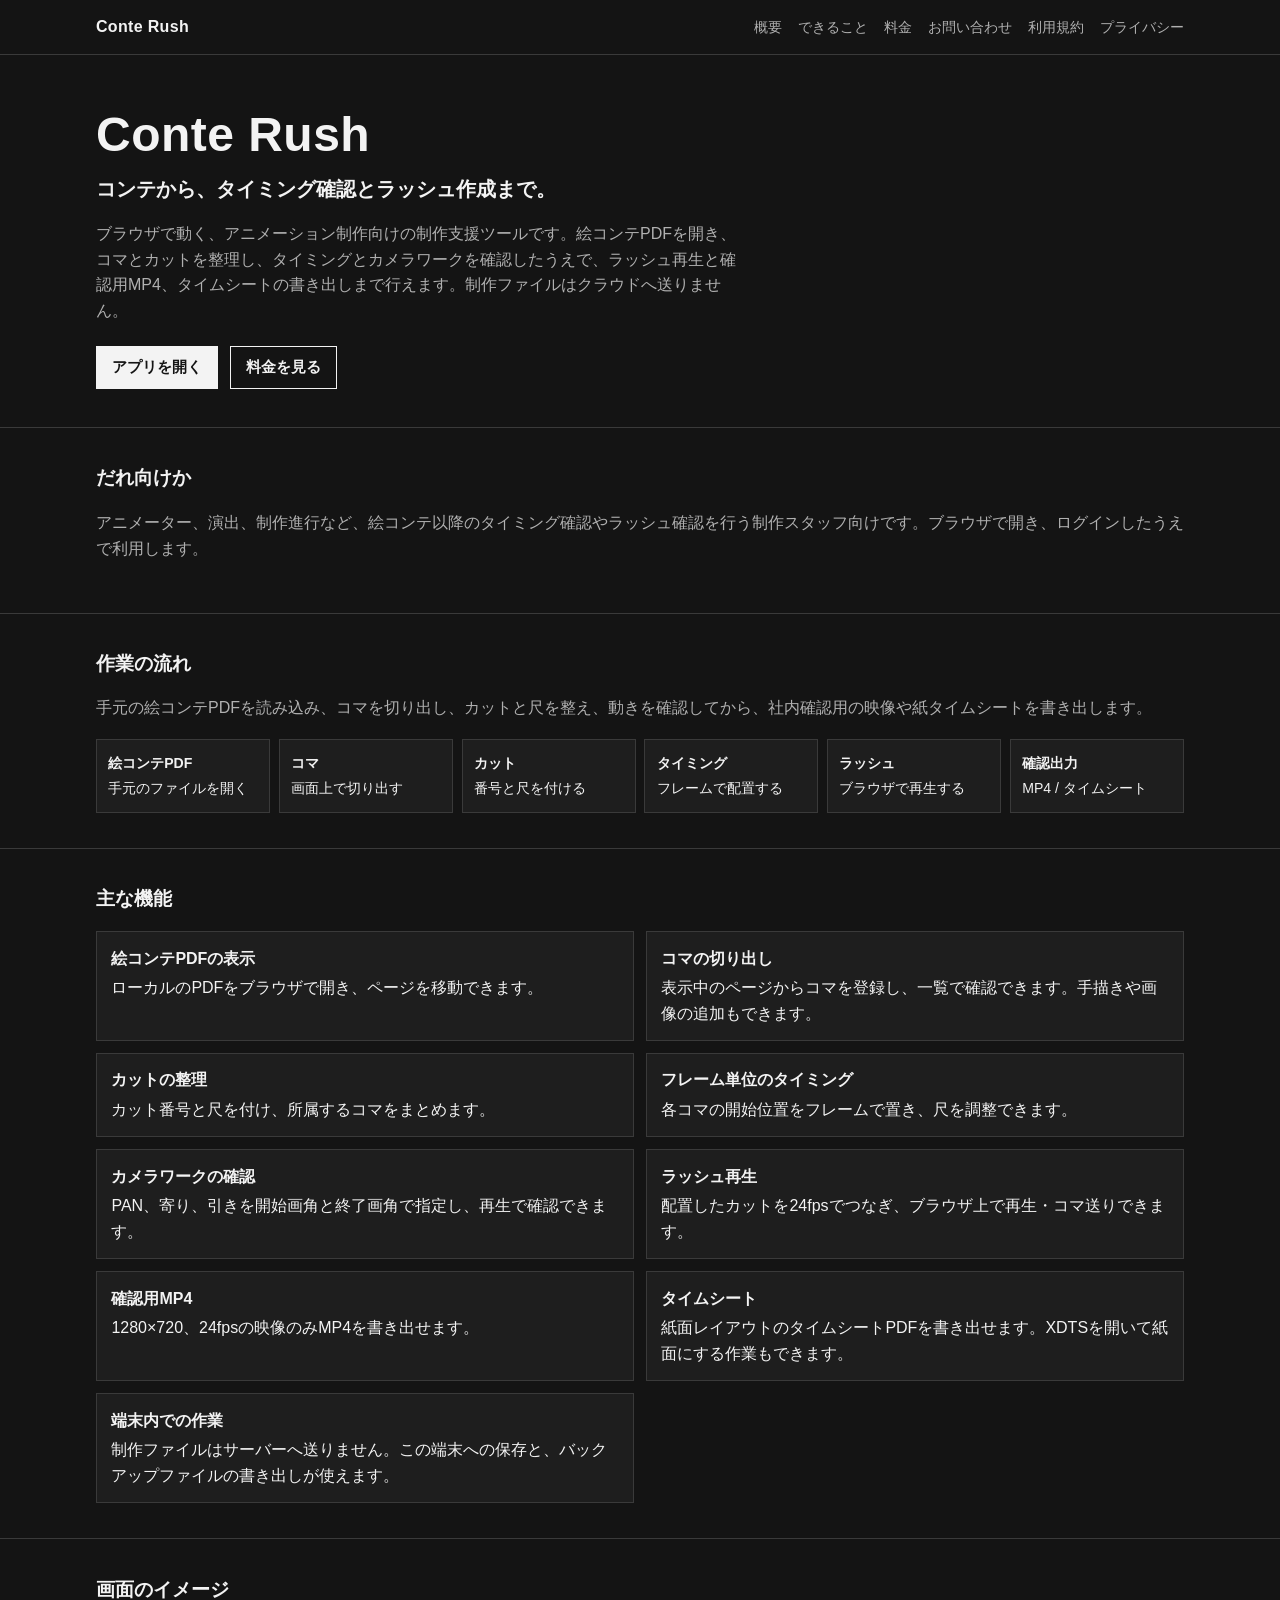
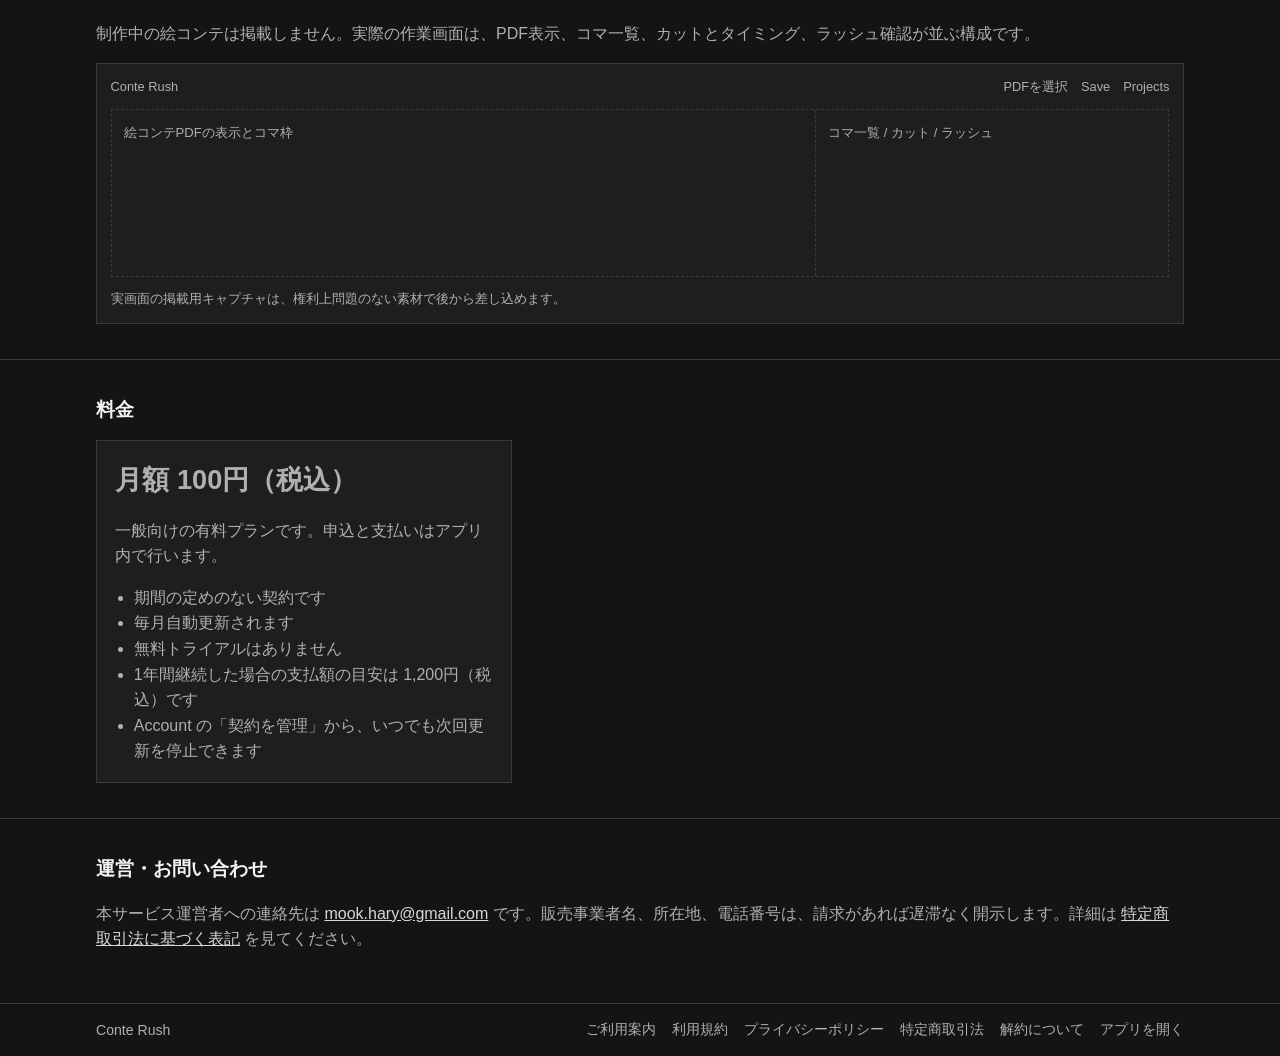
==== index.html @ d928321f "feat: add public Conte Rush product landing page Give Stripe and other reviewers a login-free produc" ====
<!DOCTYPE html>
<html lang="ja">
  <head>
    <meta charset="UTF-8" />
    <meta name="viewport" content="width=device-width, initial-scale=1.0" />
    <title>Conte Rush — アニメーション制作支援ツール</title>
    <meta
      name="description"
      content="Conte Rush は、絵コンテPDFからコマとカットの整理、タイミング確認、ラッシュ作成までをブラウザで行うアニメーション制作支援ツールです。"
    />
    <link rel="stylesheet" href="css/site.css" />
  </head>
  <body>
    <header class="site-header">
      <div class="wrap">
        <a class="brand" href="./index.html">Conte Rush</a>
        <nav class="nav" aria-label="ページ内">
          <a href="#about">概要</a>
          <a href="#workflow">できること</a>
          <a href="#pricing">料金</a>
          <a href="#contact">お問い合わせ</a>
          <a href="legal/terms.html">利用規約</a>
          <a href="legal/privacy.html">プライバシー</a>
        </nav>
      </div>
    </header>

    <main>
      <section class="hero">
        <div class="wrap">
          <h1>Conte Rush</h1>
          <p class="lede">コンテから、タイミング確認とラッシュ作成まで。</p>
          <p class="hero-copy">
            ブラウザで動く、アニメーション制作向けの制作支援ツールです。絵コンテPDFを開き、コマとカットを整理し、タイミングとカメラワークを確認したうえで、ラッシュ再生と確認用MP4、タイムシートの書き出しまで行えます。制作ファイルはクラウドへ送りません。
          </p>
          <div class="hero-actions">
            <a class="button" href="https://mook-hary.github.io/conte-rush/">アプリを開く</a>
            <a class="button button-ghost" href="#pricing">料金を見る</a>
          </div>
        </div>
      </section>

      <section class="section" id="about">
        <div class="wrap">
          <h2>だれ向けか</h2>
          <p>
            アニメーター、演出、制作進行など、絵コンテ以降のタイミング確認やラッシュ確認を行う制作スタッフ向けです。ブラウザで開き、ログインしたうえで利用します。
          </p>
        </div>
      </section>

      <section class="section" id="workflow">
        <div class="wrap">
          <h2>作業の流れ</h2>
          <p>
            手元の絵コンテPDFを読み込み、コマを切り出し、カットと尺を整え、動きを確認してから、社内確認用の映像や紙タイムシートを書き出します。
          </p>
          <ol class="flow">
            <li><strong>絵コンテPDF</strong>手元のファイルを開く</li>
            <li><strong>コマ</strong>画面上で切り出す</li>
            <li><strong>カット</strong>番号と尺を付ける</li>
            <li><strong>タイミング</strong>フレームで配置する</li>
            <li><strong>ラッシュ</strong>ブラウザで再生する</li>
            <li><strong>確認出力</strong>MP4 / タイムシート</li>
          </ol>
        </div>
      </section>

      <section class="section" id="features">
        <div class="wrap">
          <h2>主な機能</h2>
          <ul class="features">
            <li>
              <strong>絵コンテPDFの表示</strong>
              ローカルのPDFをブラウザで開き、ページを移動できます。
            </li>
            <li>
              <strong>コマの切り出し</strong>
              表示中のページからコマを登録し、一覧で確認できます。手描きや画像の追加もできます。
            </li>
            <li>
              <strong>カットの整理</strong>
              カット番号と尺を付け、所属するコマをまとめます。
            </li>
            <li>
              <strong>フレーム単位のタイミング</strong>
              各コマの開始位置をフレームで置き、尺を調整できます。
            </li>
            <li>
              <strong>カメラワークの確認</strong>
              PAN、寄り、引きを開始画角と終了画角で指定し、再生で確認できます。
            </li>
            <li>
              <strong>ラッシュ再生</strong>
              配置したカットを24fpsでつなぎ、ブラウザ上で再生・コマ送りできます。
            </li>
            <li>
              <strong>確認用MP4</strong>
              1280×720、24fpsの映像のみMP4を書き出せます。
            </li>
            <li>
              <strong>タイムシート</strong>
              紙面レイアウトのタイムシートPDFを書き出せます。XDTSを開いて紙面にする作業もできます。
            </li>
            <li>
              <strong>端末内での作業</strong>
              制作ファイルはサーバーへ送りません。この端末への保存と、バックアップファイルの書き出しが使えます。
            </li>
          </ul>
        </div>
      </section>

      <section class="section" id="preview">
        <div class="wrap">
          <h2>画面のイメージ</h2>
          <p>
            制作中の絵コンテは掲載しません。実際の作業画面は、PDF表示、コマ一覧、カットとタイミング、ラッシュ確認が並ぶ構成です。
          </p>
          <div class="preview" role="img" aria-label="Conte Rush 作業画面の構成イメージ">
            <div class="preview-bar">
              <span>Conte Rush</span>
              <span>PDFを選択　Save　Projects</span>
            </div>
            <div class="preview-body">
              <div class="preview-page">絵コンテPDFの表示とコマ枠</div>
              <div class="preview-side">コマ一覧 / カット / ラッシュ</div>
            </div>
            <p class="preview-note">実画面の掲載用キャプチャは、権利上問題のない素材で後から差し込めます。</p>
          </div>
        </div>
      </section>

      <section class="section" id="pricing">
        <div class="wrap">
          <h2>料金</h2>
          <div class="price-card">
            <p class="amount">月額 100円（税込）</p>
            <p>一般向けの有料プランです。申込と支払いはアプリ内で行います。</p>
            <ul>
              <li>期間の定めのない契約です</li>
              <li>毎月自動更新されます</li>
              <li>無料トライアルはありません</li>
              <li>1年間継続した場合の支払額の目安は 1,200円（税込）です</li>
              <li>Account の「契約を管理」から、いつでも次回更新を停止できます</li>
            </ul>
          </div>
        </div>
      </section>

      <section class="section" id="contact">
        <div class="wrap">
          <h2>運営・お問い合わせ</h2>
          <p>
            本サービス運営者への連絡先は
            <a href="mailto:mook.hary@gmail.com">mook.hary@gmail.com</a>
            です。販売事業者名、所在地、電話番号は、請求があれば遅滞なく開示します。詳細は
            <a href="legal/tokusho.html">特定商取引法に基づく表記</a>
            を見てください。
          </p>
        </div>
      </section>
    </main>

    <footer class="site-footer">
      <div class="wrap">
        <p>Conte Rush</p>
        <nav class="nav" aria-label="法務">
          <a href="legal/index.html">ご利用案内</a>
          <a href="legal/terms.html">利用規約</a>
          <a href="legal/privacy.html">プライバシーポリシー</a>
          <a href="legal/tokusho.html">特定商取引法</a>
          <a href="legal/cancel.html">解約について</a>
          <a href="https://mook-hary.github.io/conte-rush/">アプリを開く</a>
        </nav>
      </div>
    </footer>
  </body>
</html>
---- css/site.css ----
:root {
  color-scheme: dark;
  --bg: #141414;
  --panel: #1e1e1e;
  --text: #f3f3f3;
  --muted: #b0b0b0;
  --border: #3a3a3a;
  --accent: #d8d8d8;
}

* {
  box-sizing: border-box;
}

html,
body {
  margin: 0;
}

body {
  min-height: 100%;
  background: var(--bg);
  color: var(--text);
  font-family: "Hiragino Sans", "Hiragino Kaku Gothic ProN", "Noto Sans JP",
    sans-serif;
  line-height: 1.6;
}

a {
  color: var(--accent);
}

a:focus {
  outline: 2px solid var(--text);
  outline-offset: 2px;
}

.wrap {
  width: min(68rem, calc(100% - 2rem));
  margin: 0 auto;
}

.site-header,
.site-footer {
  border-bottom: 1px solid var(--border);
}

.site-footer {
  border-bottom: 0;
  border-top: 1px solid var(--border);
}

.site-header .wrap,
.site-footer .wrap {
  display: flex;
  flex-wrap: wrap;
  align-items: center;
  justify-content: space-between;
  gap: 0.75rem 1.25rem;
  padding: 0.9rem 0;
}

.brand {
  margin: 0;
  font-size: 1rem;
  font-weight: 700;
  letter-spacing: 0.02em;
  color: inherit;
  text-decoration: none;
}

.nav {
  display: flex;
  flex-wrap: wrap;
  gap: 0.45rem 1rem;
  font-size: 0.9rem;
}

.nav a {
  color: var(--muted);
  text-decoration: none;
}

.nav a:hover {
  color: var(--text);
}

.button {
  display: inline-block;
  padding: 0.55rem 0.95rem;
  border: 1px solid var(--text);
  background: var(--text);
  color: #141414;
  text-decoration: none;
  font-weight: 700;
  font-size: 0.92rem;
}

.button-ghost {
  background: transparent;
  color: var(--text);
}

.hero {
  padding: 3.2rem 0 2.4rem;
}

.hero h1 {
  margin: 0 0 0.7rem;
  font-size: clamp(2rem, 5vw, 3rem);
  letter-spacing: 0.01em;
  line-height: 1.15;
}

.lede {
  margin: 0 0 1rem;
  font-size: 1.25rem;
  font-weight: 600;
}

.hero-copy,
.section p {
  color: var(--muted);
}

.hero-copy {
  max-width: 40rem;
  margin: 0 0 1.4rem;
}

.hero-actions {
  display: flex;
  flex-wrap: wrap;
  gap: 0.7rem;
}

.section {
  padding: 2.2rem 0;
  border-top: 1px solid var(--border);
}

.section h2 {
  margin: 0 0 0.85rem;
  font-size: 1.2rem;
}

.flow {
  display: grid;
  grid-template-columns: repeat(6, minmax(0, 1fr));
  gap: 0.55rem;
  margin: 1.1rem 0 0;
  padding: 0;
  list-style: none;
}

.flow li {
  background: var(--panel);
  border: 1px solid var(--border);
  padding: 0.75rem 0.7rem;
  font-size: 0.88rem;
}

.flow strong {
  display: block;
  margin-bottom: 0.2rem;
  color: var(--text);
}

.features {
  display: grid;
  grid-template-columns: repeat(2, minmax(0, 1fr));
  gap: 0.75rem;
  margin: 1rem 0 0;
  padding: 0;
  list-style: none;
}

.features li {
  background: var(--panel);
  border: 1px solid var(--border);
  padding: 0.85rem 0.9rem;
}

.features strong {
  display: block;
  margin-bottom: 0.25rem;
}

.preview {
  margin-top: 1rem;
  background: var(--panel);
  border: 1px solid var(--border);
  min-height: 14rem;
  padding: 0.85rem;
}

.preview-bar {
  display: flex;
  justify-content: space-between;
  gap: 0.5rem;
  margin-bottom: 0.7rem;
  color: var(--muted);
  font-size: 0.8rem;
}

.preview-body {
  display: grid;
  grid-template-columns: 2fr 1fr;
  min-height: 10.5rem;
  border: 1px dashed var(--border);
}

.preview-page,
.preview-side {
  padding: 0.75rem;
  color: var(--muted);
  font-size: 0.82rem;
}

.preview-page {
  border-right: 1px dashed var(--border);
}

.preview-note {
  margin: 0.7rem 0 0;
  font-size: 0.82rem;
}

.price-card {
  max-width: 26rem;
  background: var(--panel);
  border: 1px solid var(--border);
  padding: 1.1rem 1.15rem;
}

.price-card .amount {
  margin: 0 0 0.35rem;
  font-size: 1.7rem;
  font-weight: 700;
}

.price-card ul {
  margin: 0.7rem 0 0;
  padding-left: 1.15rem;
  color: var(--muted);
}

.site-footer {
  font-size: 0.88rem;
}

.site-footer p {
  margin: 0;
  color: var(--muted);
}

@media (max-width: 800px) {
  .flow,
  .features,
  .preview-body {
    grid-template-columns: 1fr;
  }

  .hero {
    padding-top: 2.2rem;
  }
}
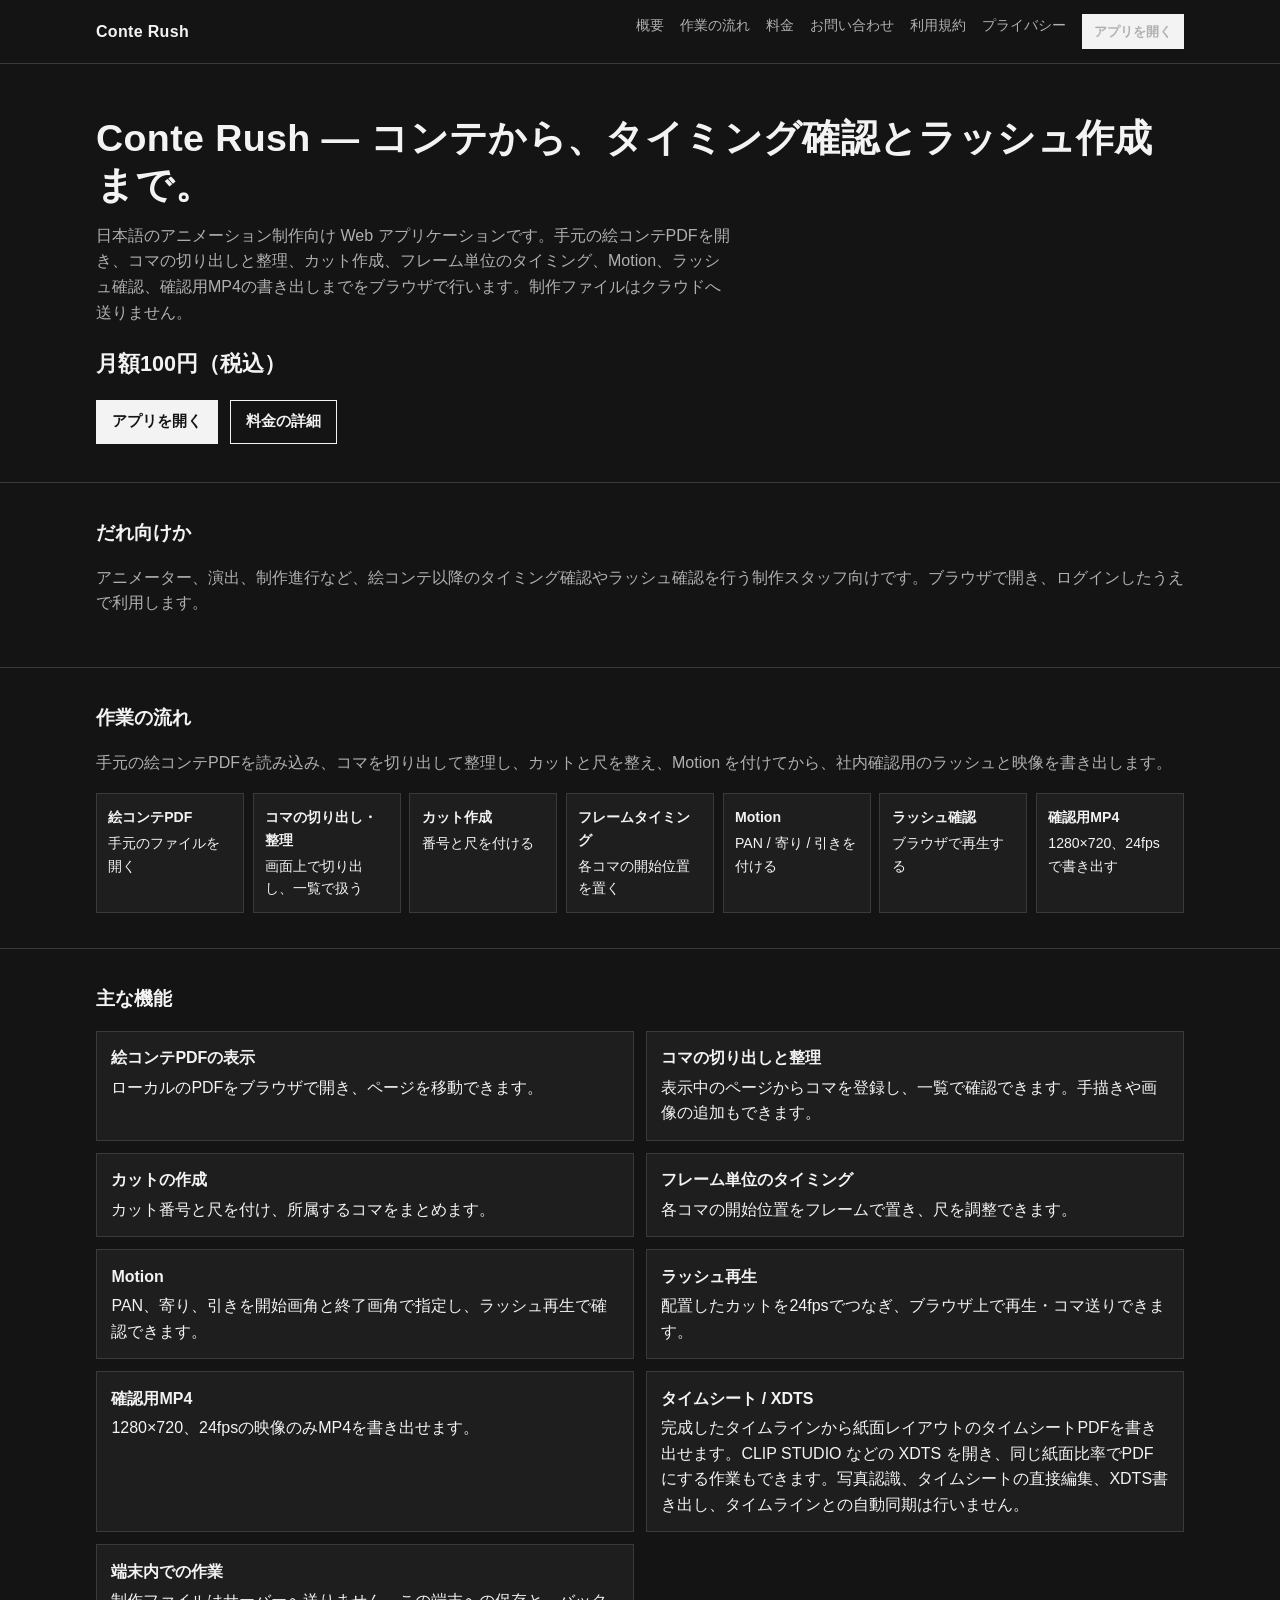
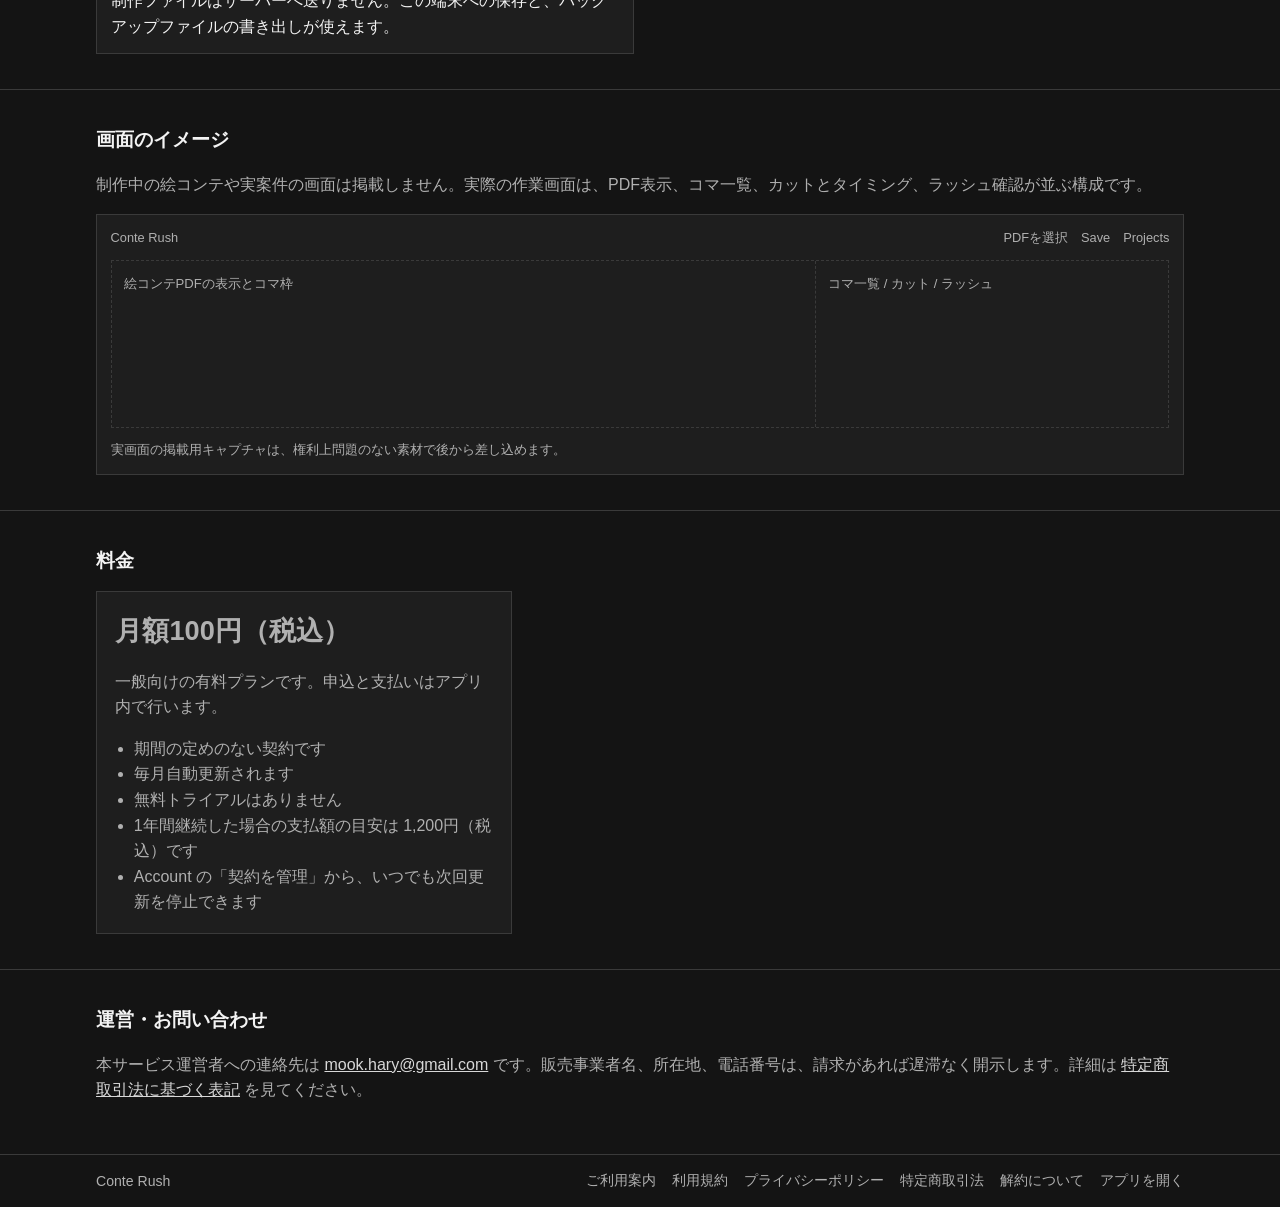
==== commit caf3b7b5: "feat: align the public LP with the official product description Use the approved hero, seven-step wo" ====
--- a/index.html
+++ b/index.html
@@ -3,10 +3,10 @@
   <head>
     <meta charset="UTF-8" />
     <meta name="viewport" content="width=device-width, initial-scale=1.0" />
-    <title>Conte Rush — アニメーション制作支援ツール</title>
+    <title>Conte Rush — コンテから、タイミング確認とラッシュ作成まで。</title>
     <meta
       name="description"
-      content="Conte Rush は、絵コンテPDFからコマとカットの整理、タイミング確認、ラッシュ作成までをブラウザで行うアニメーション制作支援ツールです。"
+      content="Conte Rush は、絵コンテPDFからコマとカットの整理、タイミング確認、ラッシュ作成までをブラウザで行うアニメーション制作支援ツールです。月額100円（税込）。"
     />
     <link rel="stylesheet" href="css/site.css" />
   </head>
@@ -16,11 +16,12 @@
         <a class="brand" href="./index.html">Conte Rush</a>
         <nav class="nav" aria-label="ページ内">
           <a href="#about">概要</a>
-          <a href="#workflow">できること</a>
+          <a href="#workflow">作業の流れ</a>
           <a href="#pricing">料金</a>
           <a href="#contact">お問い合わせ</a>
           <a href="legal/terms.html">利用規約</a>
           <a href="legal/privacy.html">プライバシー</a>
+          <a class="button button-compact" href="https://mook-hary.github.io/conte-rush/">アプリを開く</a>
         </nav>
       </div>
     </header>
@@ -28,14 +29,14 @@
     <main>
       <section class="hero">
         <div class="wrap">
-          <h1>Conte Rush</h1>
-          <p class="lede">コンテから、タイミング確認とラッシュ作成まで。</p>
+          <h1>Conte Rush — コンテから、タイミング確認とラッシュ作成まで。</h1>
           <p class="hero-copy">
-            ブラウザで動く、アニメーション制作向けの制作支援ツールです。絵コンテPDFを開き、コマとカットを整理し、タイミングとカメラワークを確認したうえで、ラッシュ再生と確認用MP4、タイムシートの書き出しまで行えます。制作ファイルはクラウドへ送りません。
+            日本語のアニメーション制作向け Web アプリケーションです。手元の絵コンテPDFを開き、コマの切り出しと整理、カット作成、フレーム単位のタイミング、Motion、ラッシュ確認、確認用MP4の書き出しまでをブラウザで行います。制作ファイルはクラウドへ送りません。
           </p>
+          <p class="hero-price">月額100円（税込）</p>
           <div class="hero-actions">
             <a class="button" href="https://mook-hary.github.io/conte-rush/">アプリを開く</a>
-            <a class="button button-ghost" href="#pricing">料金を見る</a>
+            <a class="button button-ghost" href="#pricing">料金の詳細</a>
           </div>
         </div>
       </section>
@@ -53,15 +54,16 @@
         <div class="wrap">
           <h2>作業の流れ</h2>
           <p>
-            手元の絵コンテPDFを読み込み、コマを切り出し、カットと尺を整え、動きを確認してから、社内確認用の映像や紙タイムシートを書き出します。
+            手元の絵コンテPDFを読み込み、コマを切り出して整理し、カットと尺を整え、Motion を付けてから、社内確認用のラッシュと映像を書き出します。
           </p>
           <ol class="flow">
             <li><strong>絵コンテPDF</strong>手元のファイルを開く</li>
-            <li><strong>コマ</strong>画面上で切り出す</li>
-            <li><strong>カット</strong>番号と尺を付ける</li>
-            <li><strong>タイミング</strong>フレームで配置する</li>
-            <li><strong>ラッシュ</strong>ブラウザで再生する</li>
-            <li><strong>確認出力</strong>MP4 / タイムシート</li>
+            <li><strong>コマの切り出し・整理</strong>画面上で切り出し、一覧で扱う</li>
+            <li><strong>カット作成</strong>番号と尺を付ける</li>
+            <li><strong>フレームタイミング</strong>各コマの開始位置を置く</li>
+            <li><strong>Motion</strong>PAN / 寄り / 引きを付ける</li>
+            <li><strong>ラッシュ確認</strong>ブラウザで再生する</li>
+            <li><strong>確認用MP4</strong>1280×720、24fps で書き出す</li>
           </ol>
         </div>
       </section>
@@ -75,11 +77,11 @@
               ローカルのPDFをブラウザで開き、ページを移動できます。
             </li>
             <li>
-              <strong>コマの切り出し</strong>
+              <strong>コマの切り出しと整理</strong>
               表示中のページからコマを登録し、一覧で確認できます。手描きや画像の追加もできます。
             </li>
             <li>
-              <strong>カットの整理</strong>
+              <strong>カットの作成</strong>
               カット番号と尺を付け、所属するコマをまとめます。
             </li>
             <li>
@@ -87,8 +89,8 @@
               各コマの開始位置をフレームで置き、尺を調整できます。
             </li>
             <li>
-              <strong>カメラワークの確認</strong>
-              PAN、寄り、引きを開始画角と終了画角で指定し、再生で確認できます。
+              <strong>Motion</strong>
+              PAN、寄り、引きを開始画角と終了画角で指定し、ラッシュ再生で確認できます。
             </li>
             <li>
               <strong>ラッシュ再生</strong>
@@ -99,8 +101,8 @@
               1280×720、24fpsの映像のみMP4を書き出せます。
             </li>
             <li>
-              <strong>タイムシート</strong>
-              紙面レイアウトのタイムシートPDFを書き出せます。XDTSを開いて紙面にする作業もできます。
+              <strong>タイムシート / XDTS</strong>
+              完成したタイムラインから紙面レイアウトのタイムシートPDFを書き出せます。CLIP STUDIO などの XDTS を開き、同じ紙面比率でPDFにする作業もできます。写真認識、タイムシートの直接編集、XDTS書き出し、タイムラインとの自動同期は行いません。
             </li>
             <li>
               <strong>端末内での作業</strong>
@@ -114,7 +116,7 @@
         <div class="wrap">
           <h2>画面のイメージ</h2>
           <p>
-            制作中の絵コンテは掲載しません。実際の作業画面は、PDF表示、コマ一覧、カットとタイミング、ラッシュ確認が並ぶ構成です。
+            制作中の絵コンテや実案件の画面は掲載しません。実際の作業画面は、PDF表示、コマ一覧、カットとタイミング、ラッシュ確認が並ぶ構成です。
           </p>
           <div class="preview" role="img" aria-label="Conte Rush 作業画面の構成イメージ">
             <div class="preview-bar">
@@ -134,7 +136,7 @@
         <div class="wrap">
           <h2>料金</h2>
           <div class="price-card">
-            <p class="amount">月額 100円（税込）</p>
+            <p class="amount">月額100円（税込）</p>
             <p>一般向けの有料プランです。申込と支払いはアプリ内で行います。</p>
             <ul>
               <li>期間の定めのない契約です</li>
--- a/css/site.css
+++ b/css/site.css
@@ -101,21 +101,26 @@
   color: var(--text);
 }
 
+.button-compact {
+  padding: 0.35rem 0.7rem;
+  font-size: 0.82rem;
+}
+
 .hero {
   padding: 3.2rem 0 2.4rem;
 }
 
 .hero h1 {
-  margin: 0 0 0.7rem;
-  font-size: clamp(2rem, 5vw, 3rem);
+  margin: 0 0 0.85rem;
+  font-size: clamp(1.45rem, 4.2vw, 2.35rem);
   letter-spacing: 0.01em;
-  line-height: 1.15;
-}
-
-.lede {
-  margin: 0 0 1rem;
-  font-size: 1.25rem;
-  font-weight: 600;
+  line-height: 1.25;
+}
+
+.hero-price {
+  margin: 0 0 1.15rem;
+  font-size: 1.35rem;
+  font-weight: 700;
 }
 
 .hero-copy,
@@ -146,7 +151,7 @@
 
 .flow {
   display: grid;
-  grid-template-columns: repeat(6, minmax(0, 1fr));
+  grid-template-columns: repeat(7, minmax(0, 1fr));
   gap: 0.55rem;
   margin: 1.1rem 0 0;
   padding: 0;
@@ -254,6 +259,12 @@
   color: var(--muted);
 }
 
+@media (max-width: 1100px) {
+  .flow {
+    grid-template-columns: repeat(2, minmax(0, 1fr));
+  }
+}
+
 @media (max-width: 800px) {
   .flow,
   .features,
@@ -264,4 +275,9 @@
   .hero {
     padding-top: 2.2rem;
   }
-}
+
+  .site-header .nav .button-compact {
+    width: 100%;
+    text-align: center;
+  }
+}
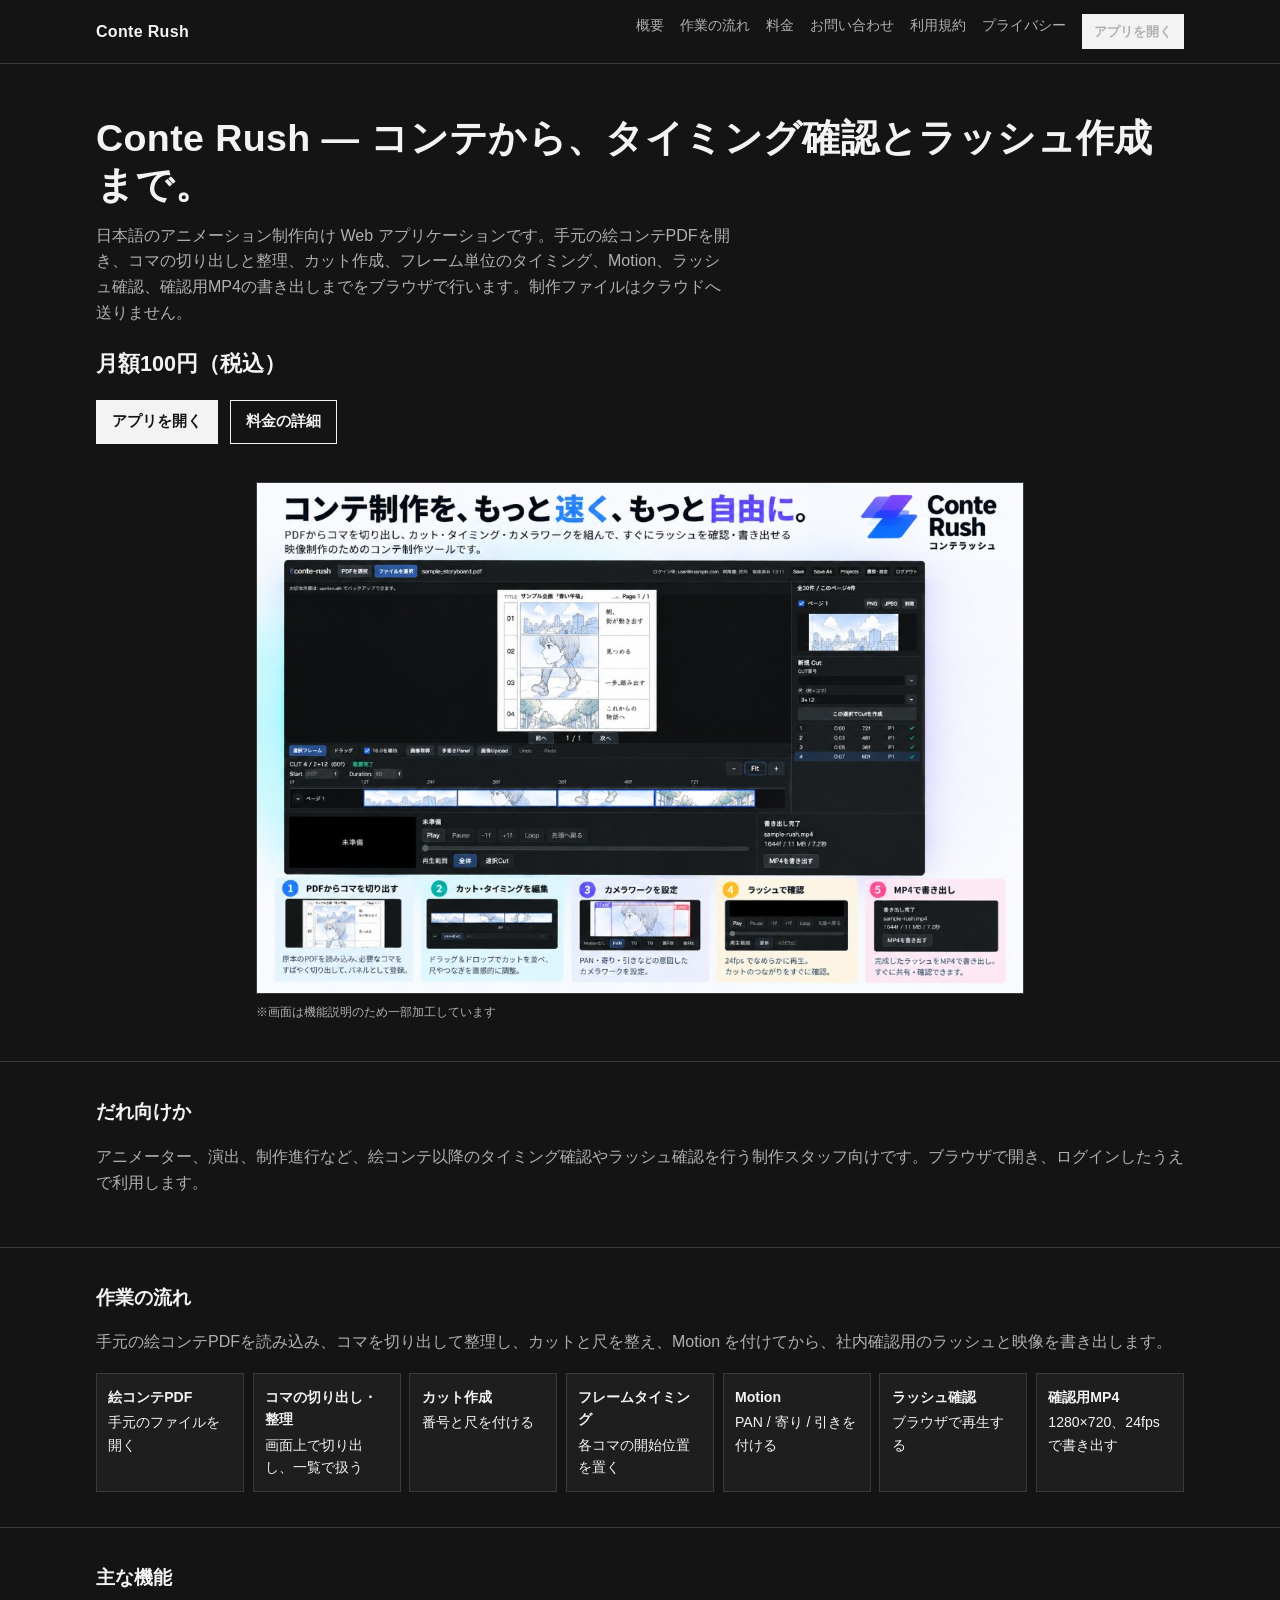
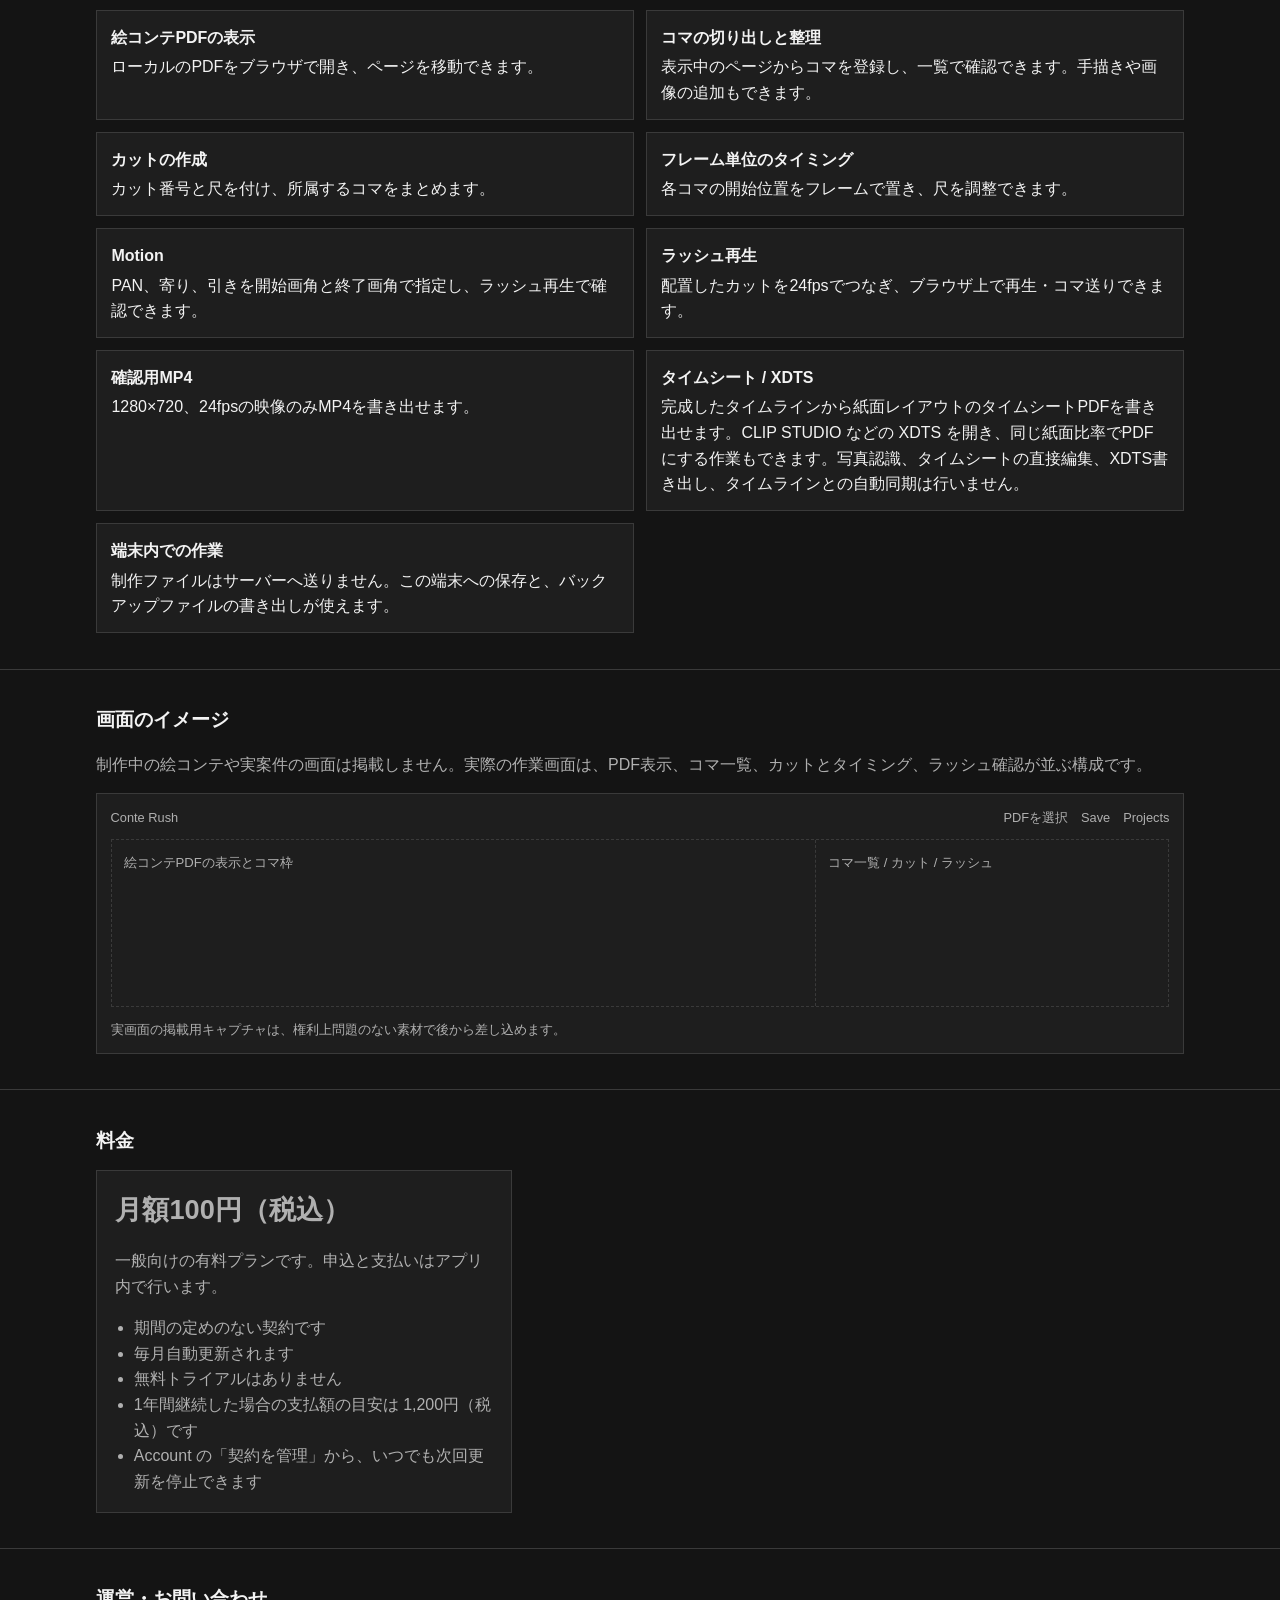
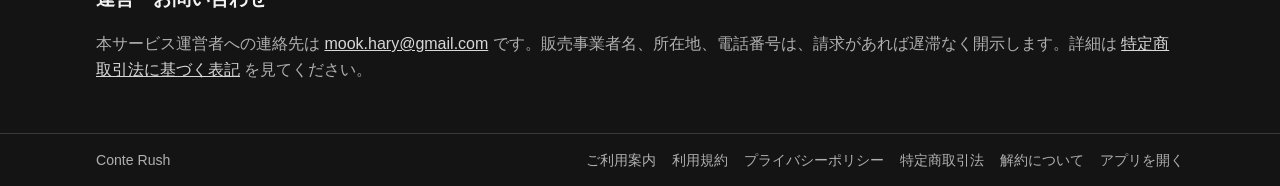
==== commit 4aad6d4a: "feat: add a product overview image to the public landing page Show the Conte Rush workflow visually " ====
--- a/index.html
+++ b/index.html
@@ -38,6 +38,20 @@
             <a class="button" href="https://mook-hary.github.io/conte-rush/">アプリを開く</a>
             <a class="button button-ghost" href="#pricing">料金の詳細</a>
           </div>
+        </div>
+      </section>
+
+      <section class="product-visual" aria-label="製品紹介">
+        <div class="wrap">
+          <figure class="product-figure">
+            <img
+              src="images/conte-rush-product.jpg"
+              alt="Conte Rush の製品紹介。絵コンテPDFからカット、タイミング、ラッシュ、MP4までの流れを示しています。"
+              width="1024"
+              height="682"
+            />
+            <figcaption class="product-note">※画面は機能説明のため一部加工しています</figcaption>
+          </figure>
         </div>
       </section>
 
--- a/css/site.css
+++ b/css/site.css
@@ -139,6 +139,34 @@
   gap: 0.7rem;
 }
 
+.product-visual {
+  padding: 0 0 2.4rem;
+}
+
+.product-visual .wrap {
+  width: min(48rem, calc(100% - 2rem));
+}
+
+.product-figure {
+  margin: 0;
+}
+
+.product-figure img {
+  display: block;
+  width: 100%;
+  max-width: 100%;
+  height: auto;
+  border: 1px solid var(--border);
+  background: var(--panel);
+}
+
+.product-note {
+  margin: 0.55rem 0 0;
+  color: var(--muted);
+  font-size: 0.78rem;
+  font-weight: 400;
+}
+
 .section {
   padding: 2.2rem 0;
   border-top: 1px solid var(--border);
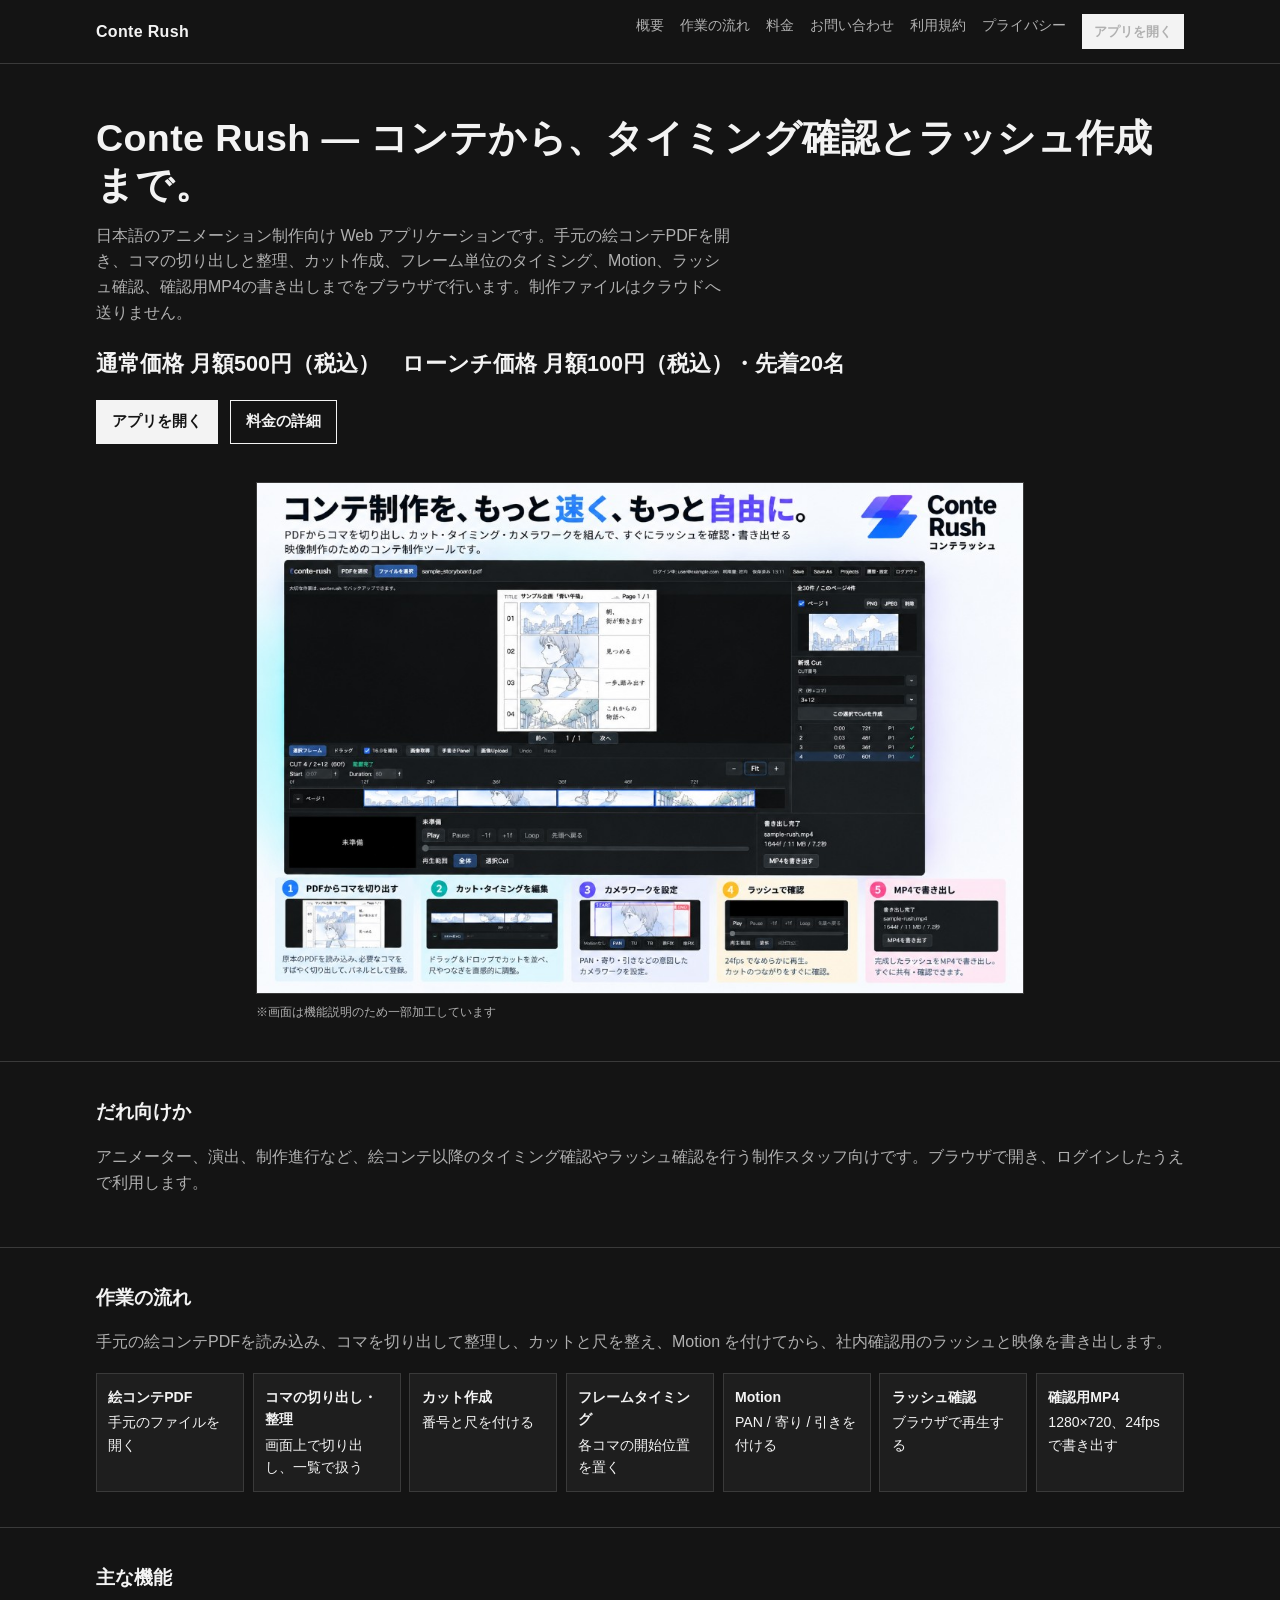
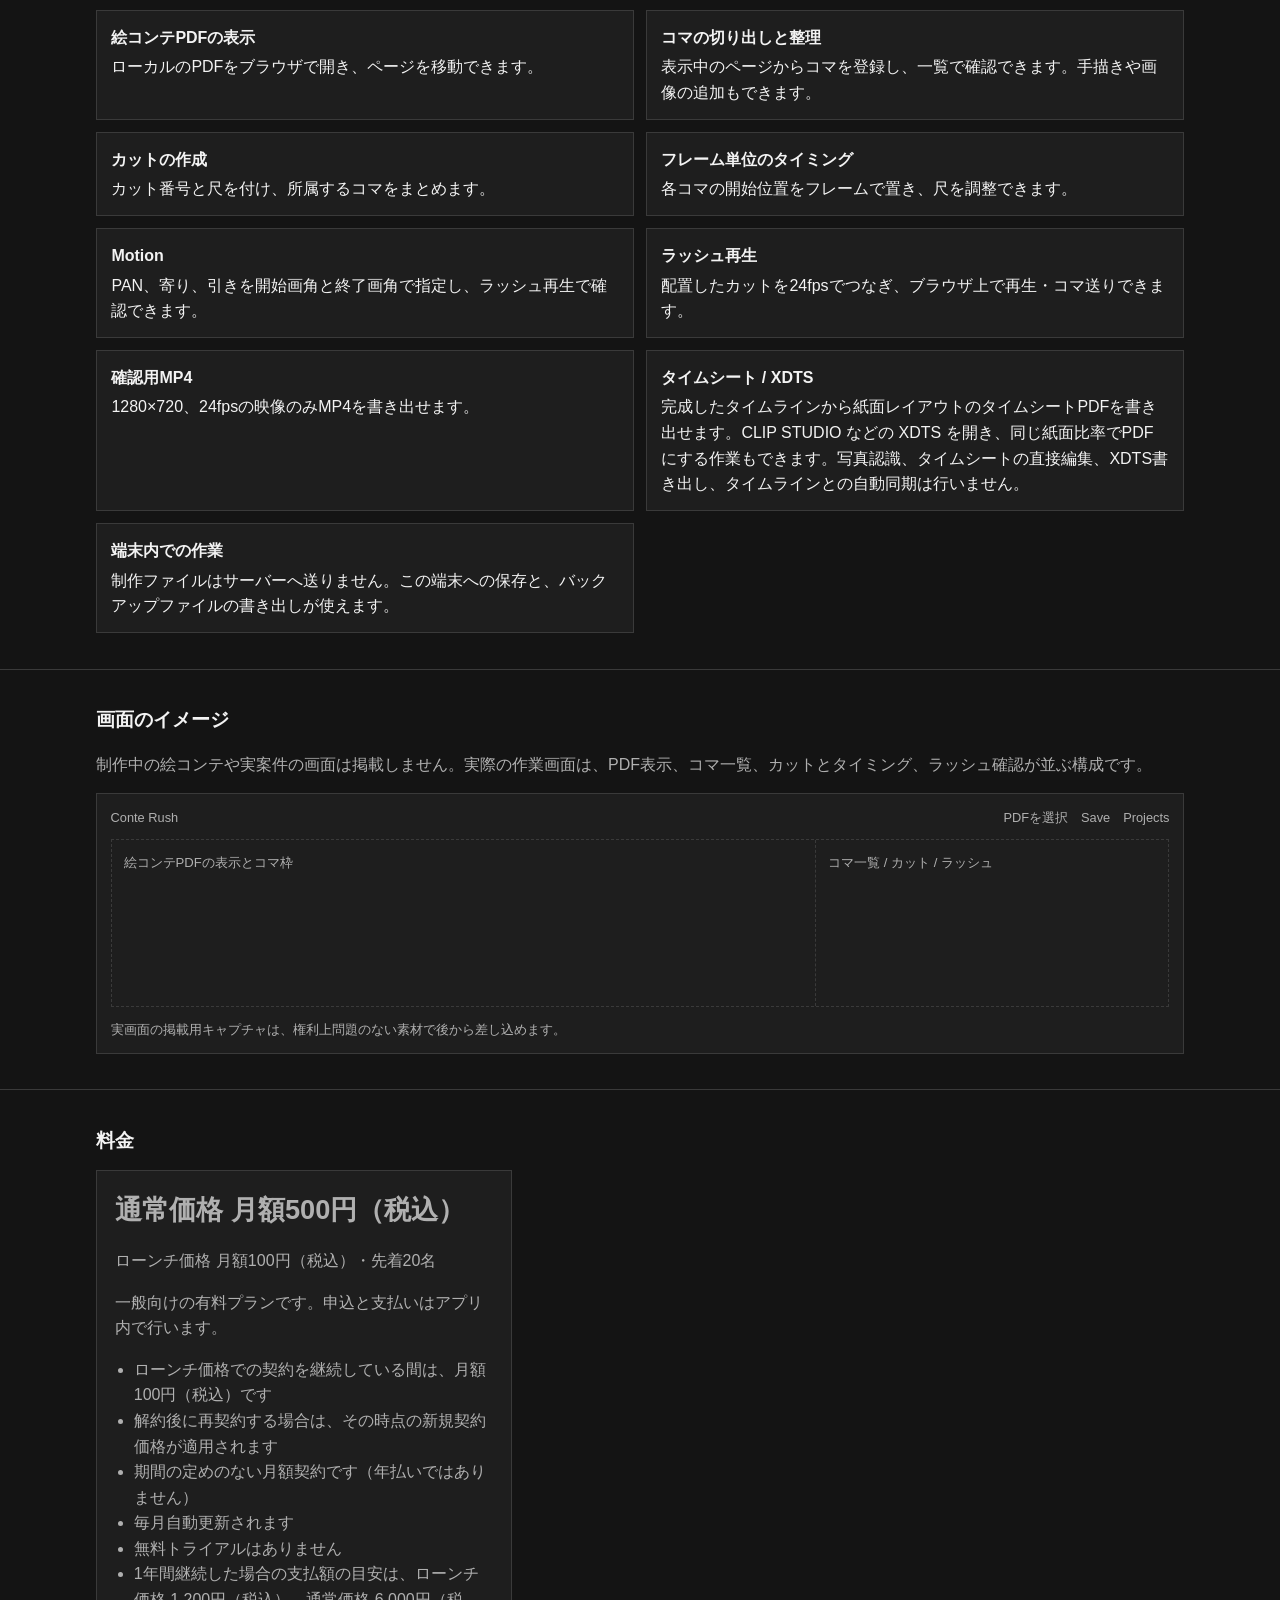
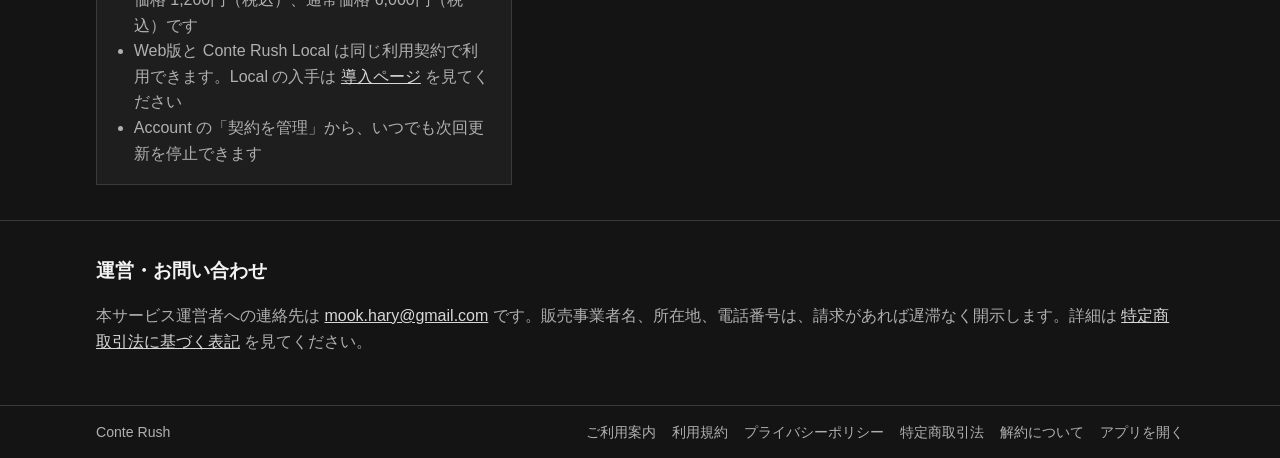
==== commit e735bea4: "fix: sync public site pricing with live plans Show the live 500-yen standard price and 100-yen launc" ====
--- a/index.html
+++ b/index.html
@@ -6,7 +6,7 @@
     <title>Conte Rush — コンテから、タイミング確認とラッシュ作成まで。</title>
     <meta
       name="description"
-      content="Conte Rush は、絵コンテPDFからコマとカットの整理、タイミング確認、ラッシュ作成までをブラウザで行うアニメーション制作支援ツールです。月額100円（税込）。"
+      content="Conte Rush は、絵コンテPDFからコマとカットの整理、タイミング確認、ラッシュ作成までをブラウザで行うアニメーション制作支援ツールです。通常価格 月額500円（税込）。ローンチ価格 月額100円（税込）・先着20名。"
     />
     <link rel="stylesheet" href="css/site.css" />
   </head>
@@ -33,7 +33,7 @@
           <p class="hero-copy">
             日本語のアニメーション制作向け Web アプリケーションです。手元の絵コンテPDFを開き、コマの切り出しと整理、カット作成、フレーム単位のタイミング、Motion、ラッシュ確認、確認用MP4の書き出しまでをブラウザで行います。制作ファイルはクラウドへ送りません。
           </p>
-          <p class="hero-price">月額100円（税込）</p>
+          <p class="hero-price">通常価格 月額500円（税込）　ローンチ価格 月額100円（税込）・先着20名</p>
           <div class="hero-actions">
             <a class="button" href="https://mook-hary.github.io/conte-rush/">アプリを開く</a>
             <a class="button button-ghost" href="#pricing">料金の詳細</a>
@@ -150,13 +150,17 @@
         <div class="wrap">
           <h2>料金</h2>
           <div class="price-card">
-            <p class="amount">月額100円（税込）</p>
+            <p class="amount">通常価格 月額500円（税込）</p>
+            <p>ローンチ価格 月額100円（税込）・先着20名</p>
             <p>一般向けの有料プランです。申込と支払いはアプリ内で行います。</p>
             <ul>
-              <li>期間の定めのない契約です</li>
+              <li>ローンチ価格での契約を継続している間は、月額100円（税込）です</li>
+              <li>解約後に再契約する場合は、その時点の新規契約価格が適用されます</li>
+              <li>期間の定めのない月額契約です（年払いではありません）</li>
               <li>毎月自動更新されます</li>
               <li>無料トライアルはありません</li>
-              <li>1年間継続した場合の支払額の目安は 1,200円（税込）です</li>
+              <li>1年間継続した場合の支払額の目安は、ローンチ価格 1,200円（税込）、通常価格 6,000円（税込）です</li>
+              <li>Web版と Conte Rush Local は同じ利用契約で利用できます。Local の入手は <a href="https://mook-hary.github.io/conte-rush/download/">導入ページ</a> を見てください</li>
               <li>Account の「契約を管理」から、いつでも次回更新を停止できます</li>
             </ul>
           </div>
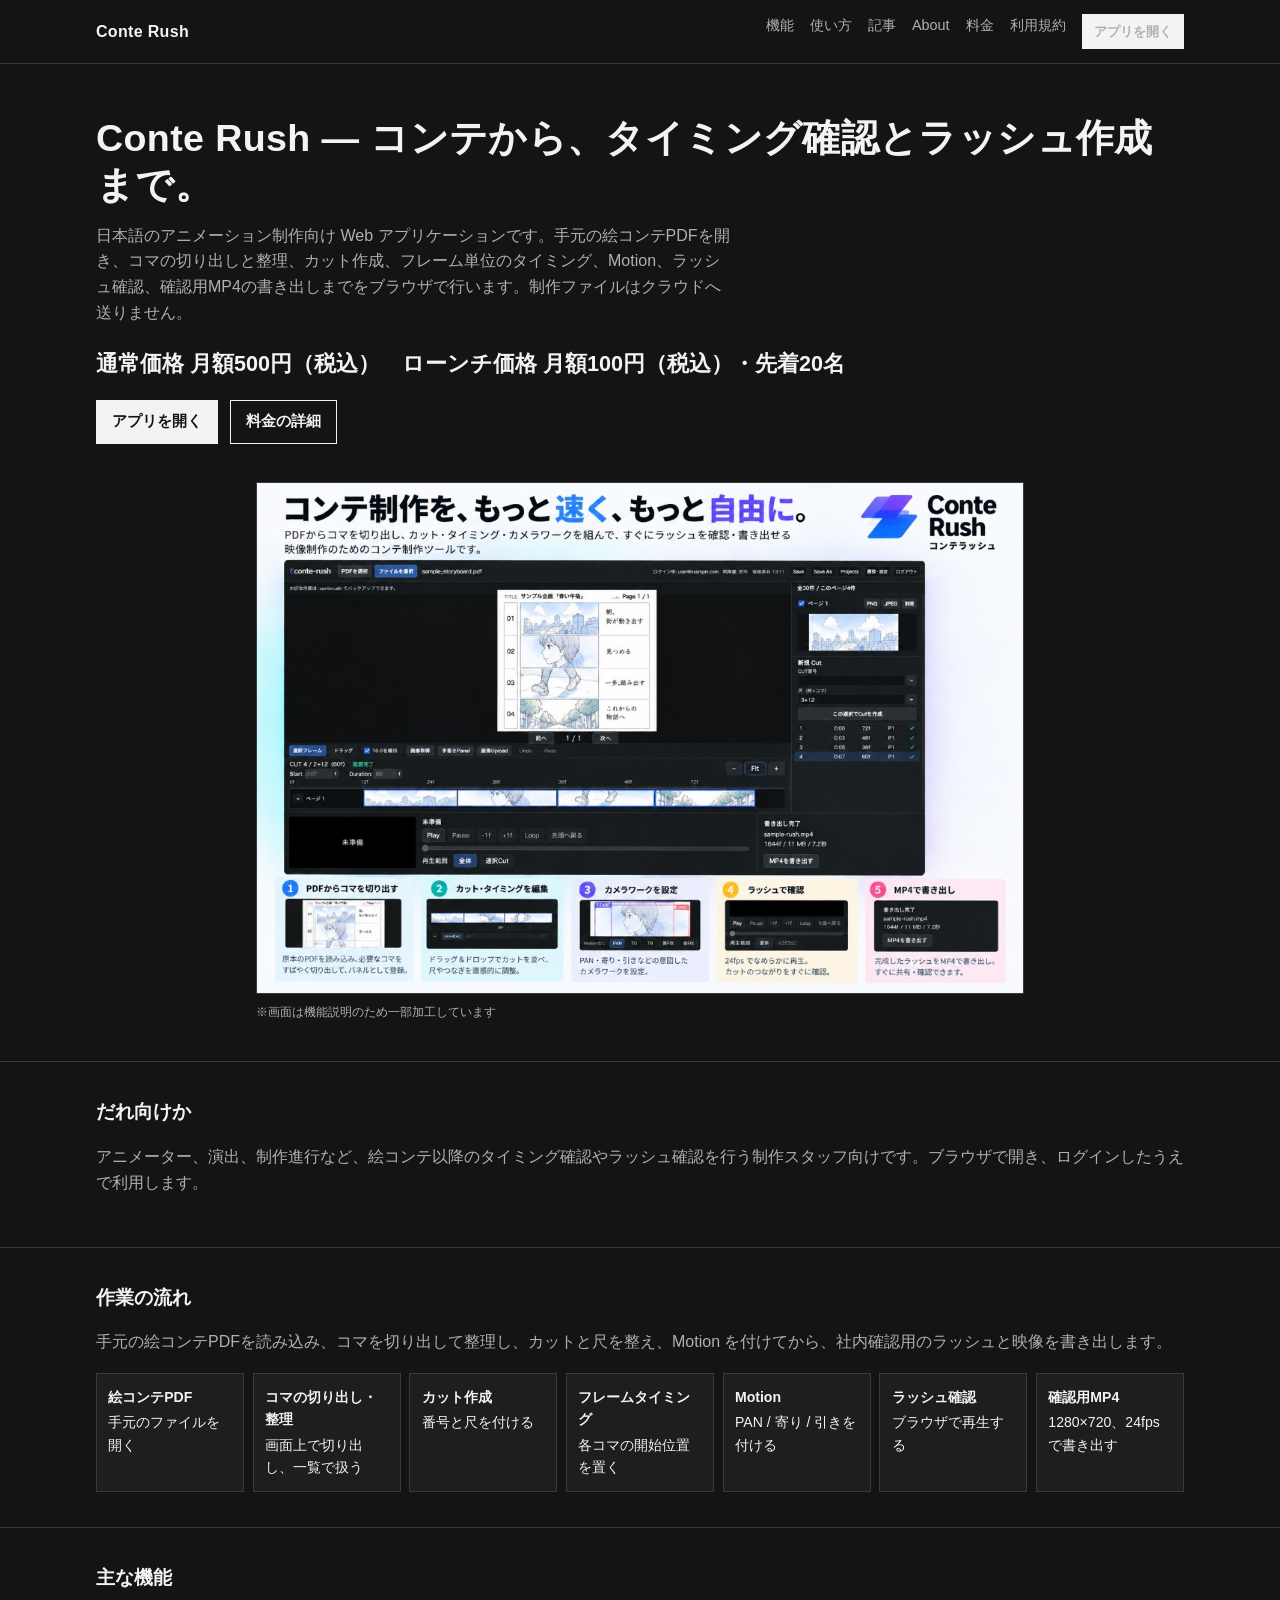
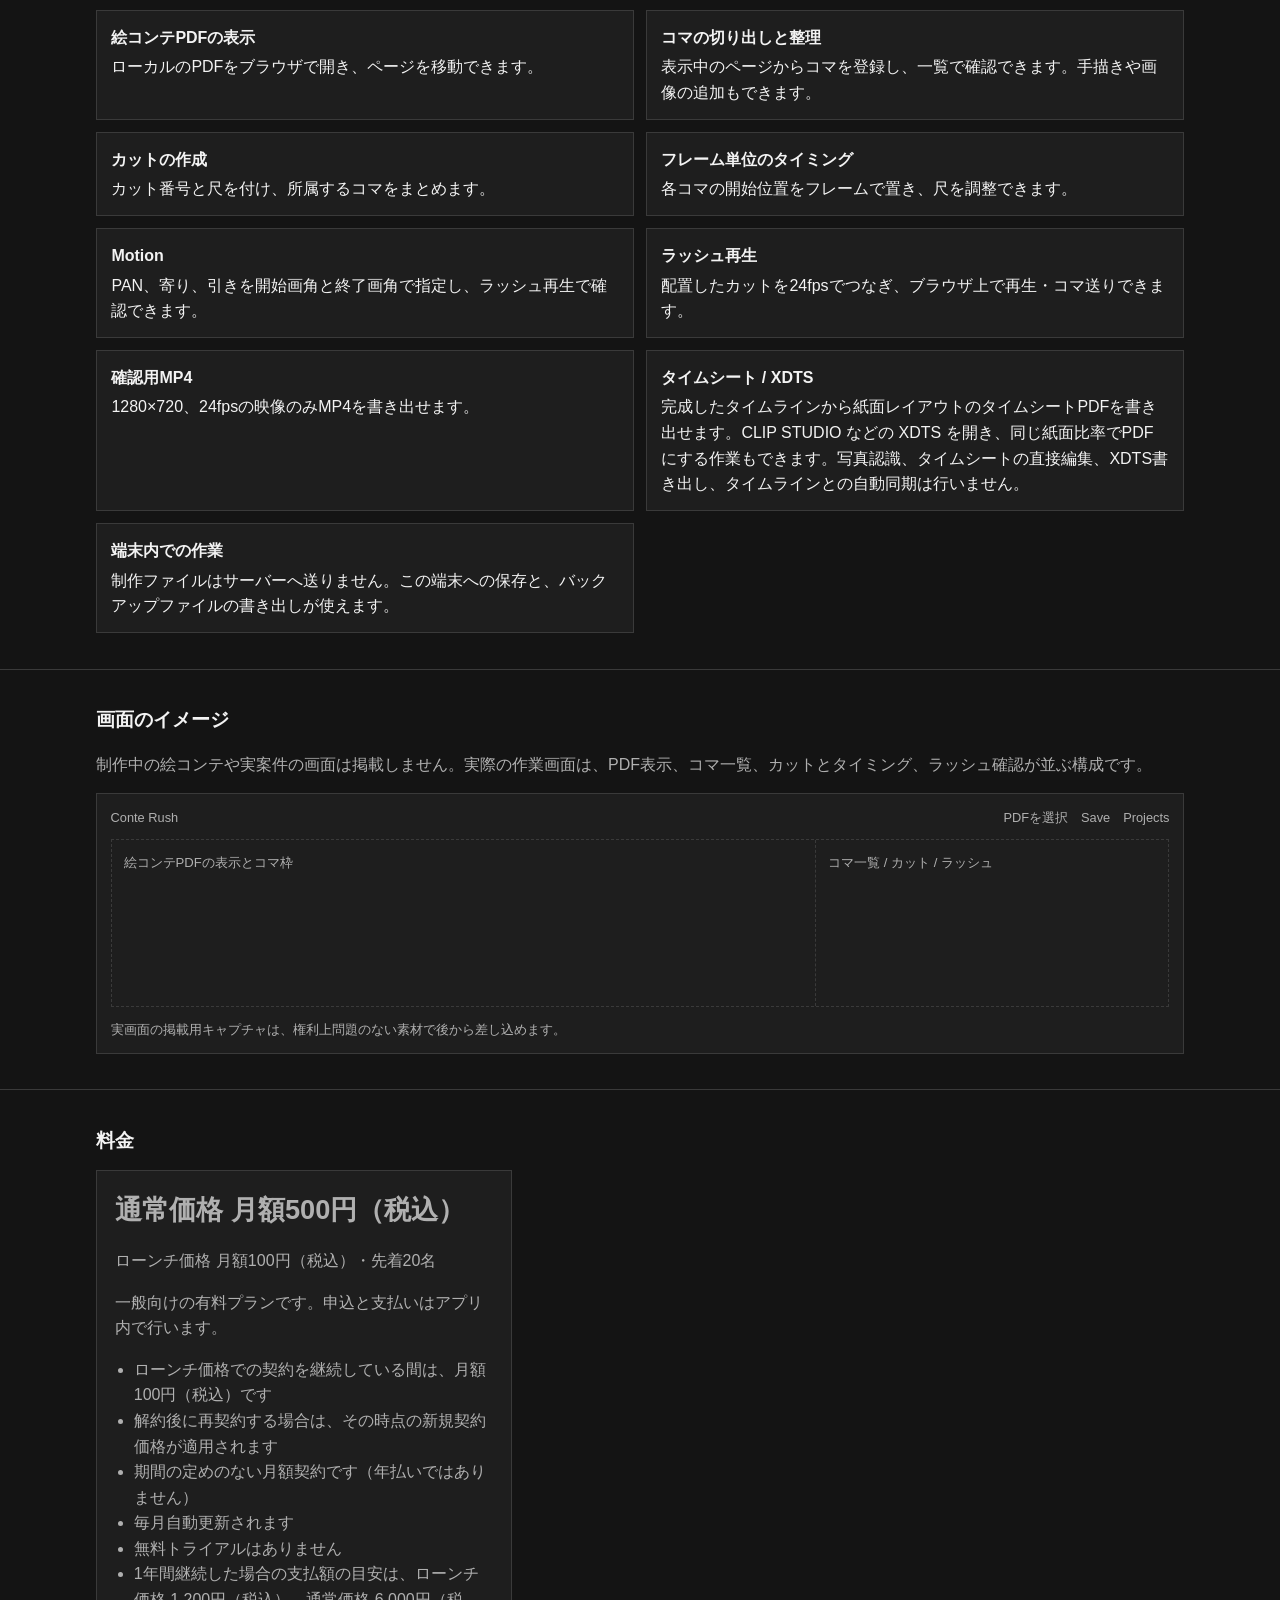
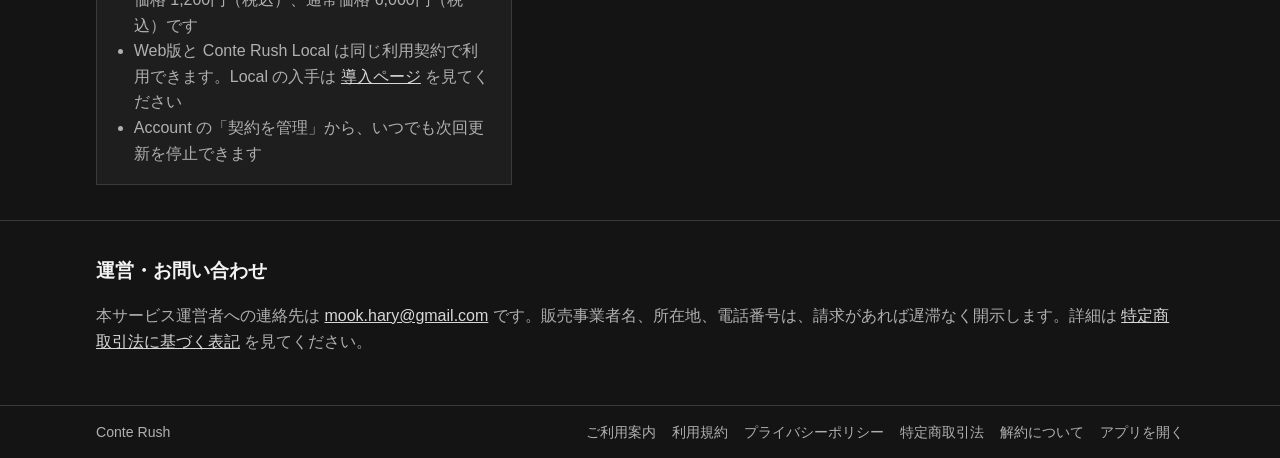
==== commit a56b8537: "feat: add official site section indexes Add features, guide, articles, and about indexes with shared" ====
--- a/index.html
+++ b/index.html
@@ -8,19 +8,52 @@
       name="description"
       content="Conte Rush は、絵コンテPDFからコマとカットの整理、タイミング確認、ラッシュ作成までをブラウザで行うアニメーション制作支援ツールです。通常価格 月額500円（税込）。ローンチ価格 月額100円（税込）・先着20名。"
     />
+    <link rel="canonical" href="https://mook-hary.github.io/conte-rush-site/" />
+    <meta property="og:type" content="website" />
+    <meta property="og:title" content="Conte Rush — コンテから、タイミング確認とラッシュ作成まで。" />
+    <meta
+      property="og:description"
+      content="Conte Rush は、絵コンテPDFからコマとカットの整理、タイミング確認、ラッシュ作成までをブラウザで行うアニメーション制作支援ツールです。通常価格 月額500円（税込）。ローンチ価格 月額100円（税込）・先着20名。"
+    />
+    <meta property="og:url" content="https://mook-hary.github.io/conte-rush-site/" />
+    <meta
+      property="og:image"
+      content="https://mook-hary.github.io/conte-rush-site/images/conte-rush-product.jpg"
+    />
+    <meta name="twitter:card" content="summary_large_image" />
+    <meta name="twitter:title" content="Conte Rush — コンテから、タイミング確認とラッシュ作成まで。" />
+    <meta
+      name="twitter:description"
+      content="Conte Rush は、絵コンテPDFからコマとカットの整理、タイミング確認、ラッシュ作成までをブラウザで行うアニメーション制作支援ツールです。通常価格 月額500円（税込）。ローンチ価格 月額100円（税込）・先着20名。"
+    />
+    <meta
+      name="twitter:image"
+      content="https://mook-hary.github.io/conte-rush-site/images/conte-rush-product.jpg"
+    />
     <link rel="stylesheet" href="css/site.css" />
+    <script type="application/ld+json">
+      {
+        "@context": "https://schema.org",
+        "@type": "SoftwareApplication",
+        "name": "Conte Rush",
+        "applicationCategory": "MultimediaApplication",
+        "operatingSystem": "Web browser, macOS",
+        "url": "https://mook-hary.github.io/conte-rush-site/",
+        "description": "絵コンテPDFからコマとカットの整理、タイミング確認、ラッシュ作成までをブラウザで行うアニメーション制作支援ツール。"
+      }
+    </script>
   </head>
   <body>
     <header class="site-header">
       <div class="wrap">
         <a class="brand" href="./index.html">Conte Rush</a>
-        <nav class="nav" aria-label="ページ内">
-          <a href="#about">概要</a>
-          <a href="#workflow">作業の流れ</a>
+        <nav class="nav" aria-label="サイト">
+          <a href="features/">機能</a>
+          <a href="guide/">使い方</a>
+          <a href="articles/">記事</a>
+          <a href="about/">About</a>
           <a href="#pricing">料金</a>
-          <a href="#contact">お問い合わせ</a>
           <a href="legal/terms.html">利用規約</a>
-          <a href="legal/privacy.html">プライバシー</a>
           <a class="button button-compact" href="https://mook-hary.github.io/conte-rush/">アプリを開く</a>
         </nav>
       </div>
--- a/css/site.css
+++ b/css/site.css
@@ -81,8 +81,25 @@
   text-decoration: none;
 }
 
-.nav a:hover {
+.nav a:hover,
+.nav a[aria-current="page"] {
   color: var(--text);
+}
+
+.page-main {
+  padding: 2.4rem 0 3rem;
+}
+
+.page-main h1 {
+  margin: 0 0 0.85rem;
+  font-size: clamp(1.35rem, 3.6vw, 2rem);
+  line-height: 1.3;
+}
+
+.page-main .lede {
+  max-width: 40rem;
+  margin: 0 0 1.4rem;
+  color: var(--muted);
 }
 
 .button {
